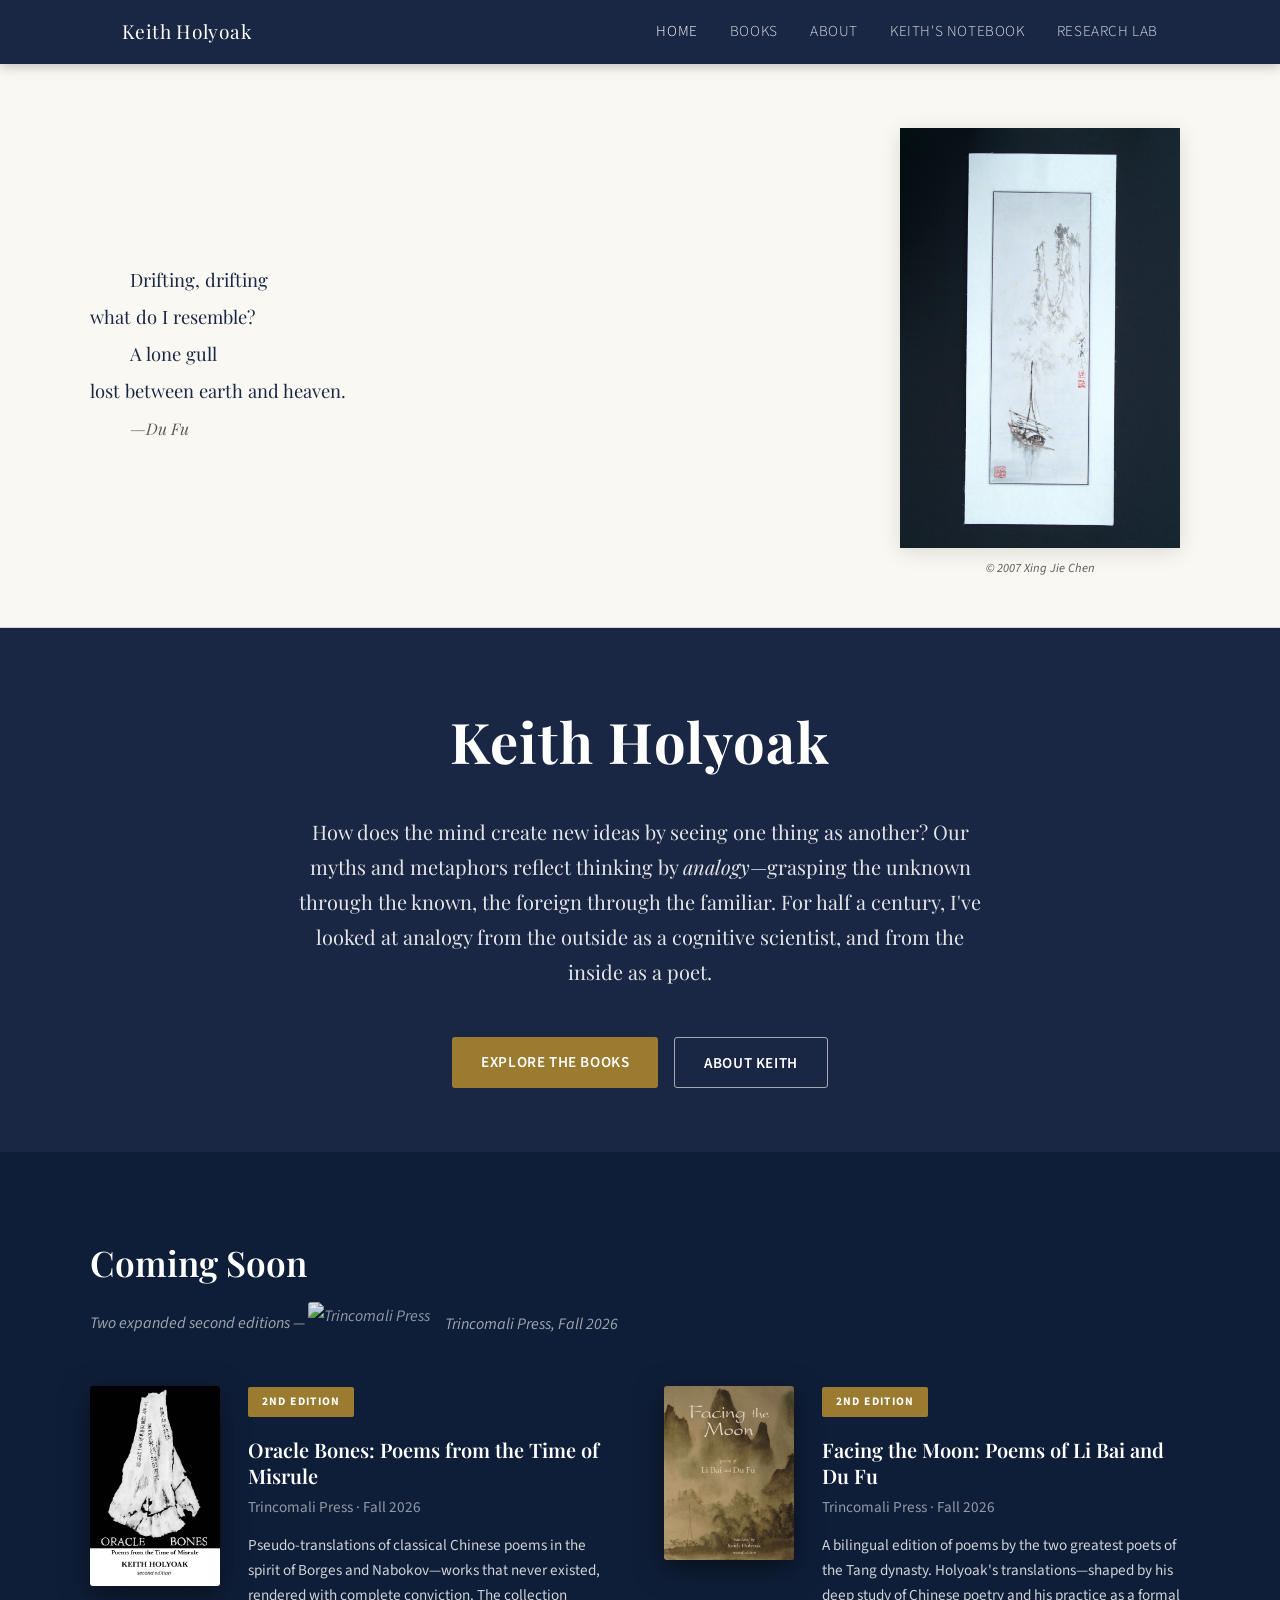
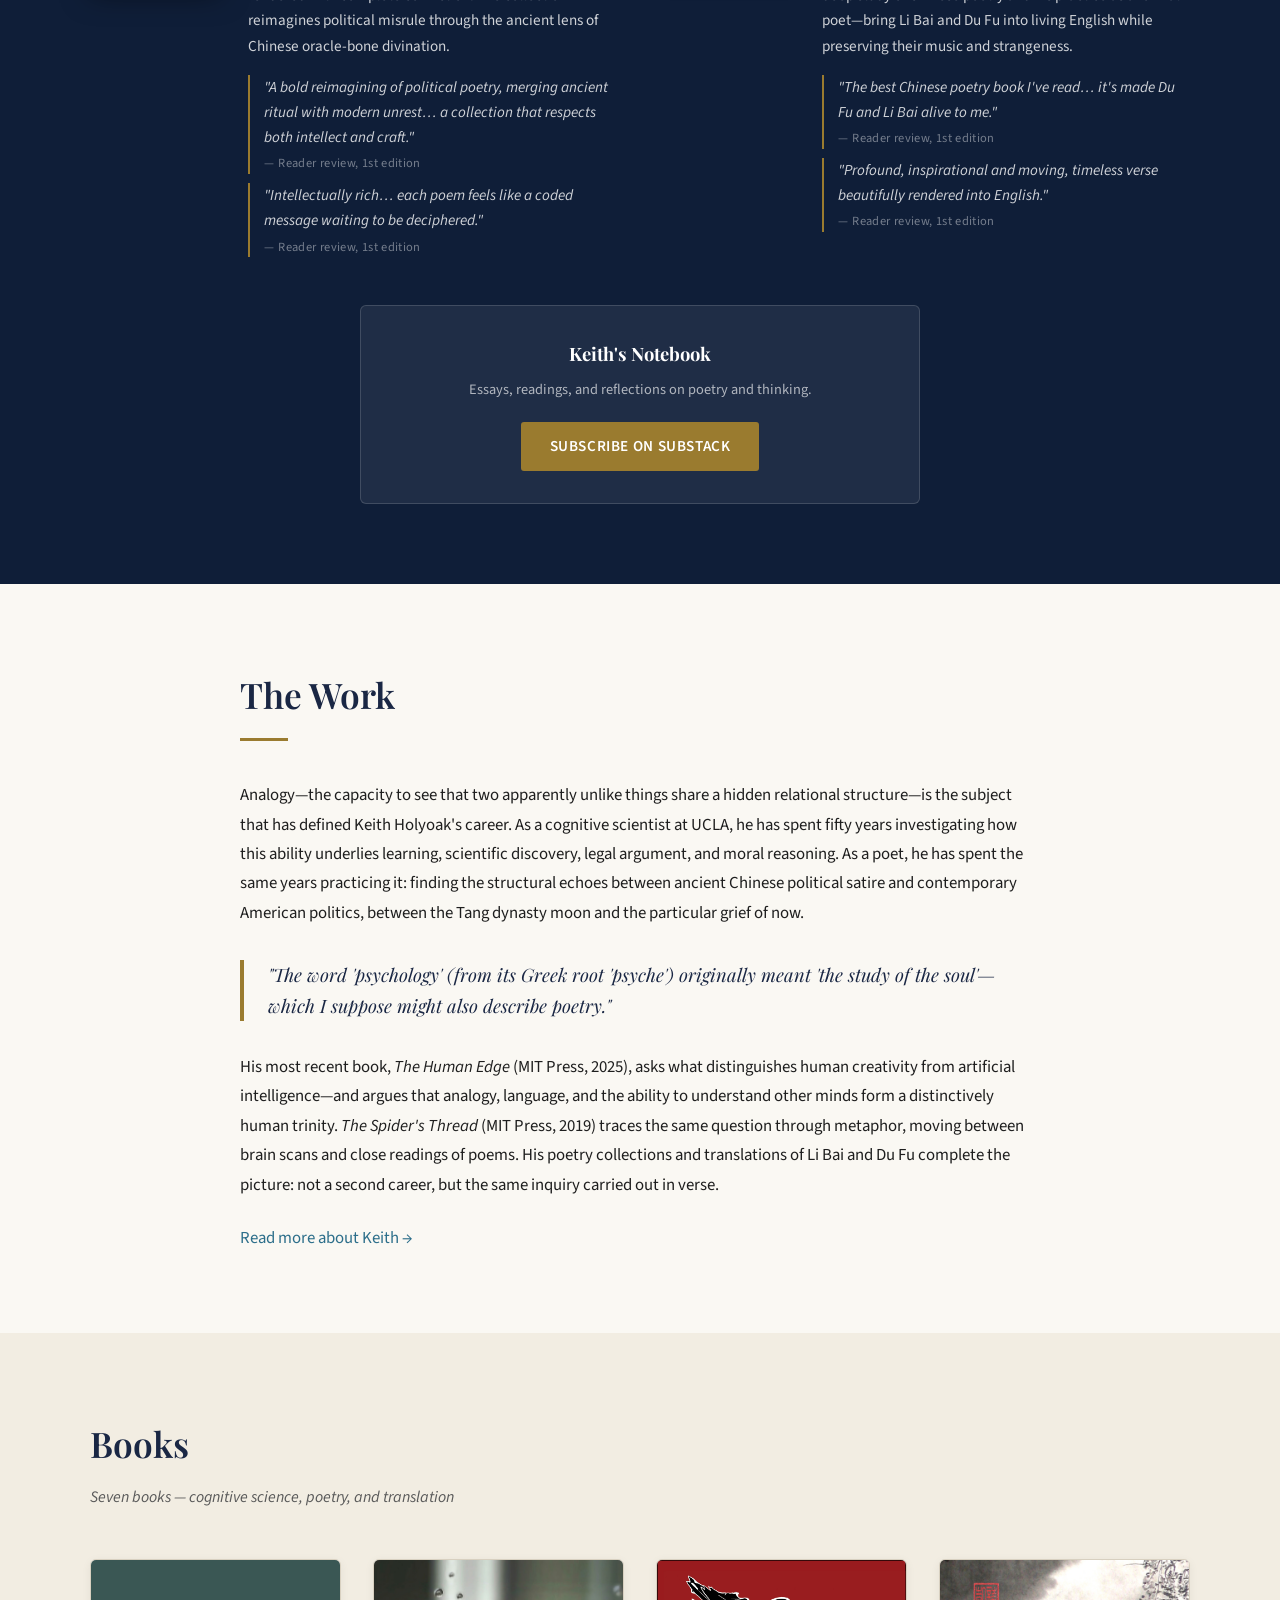
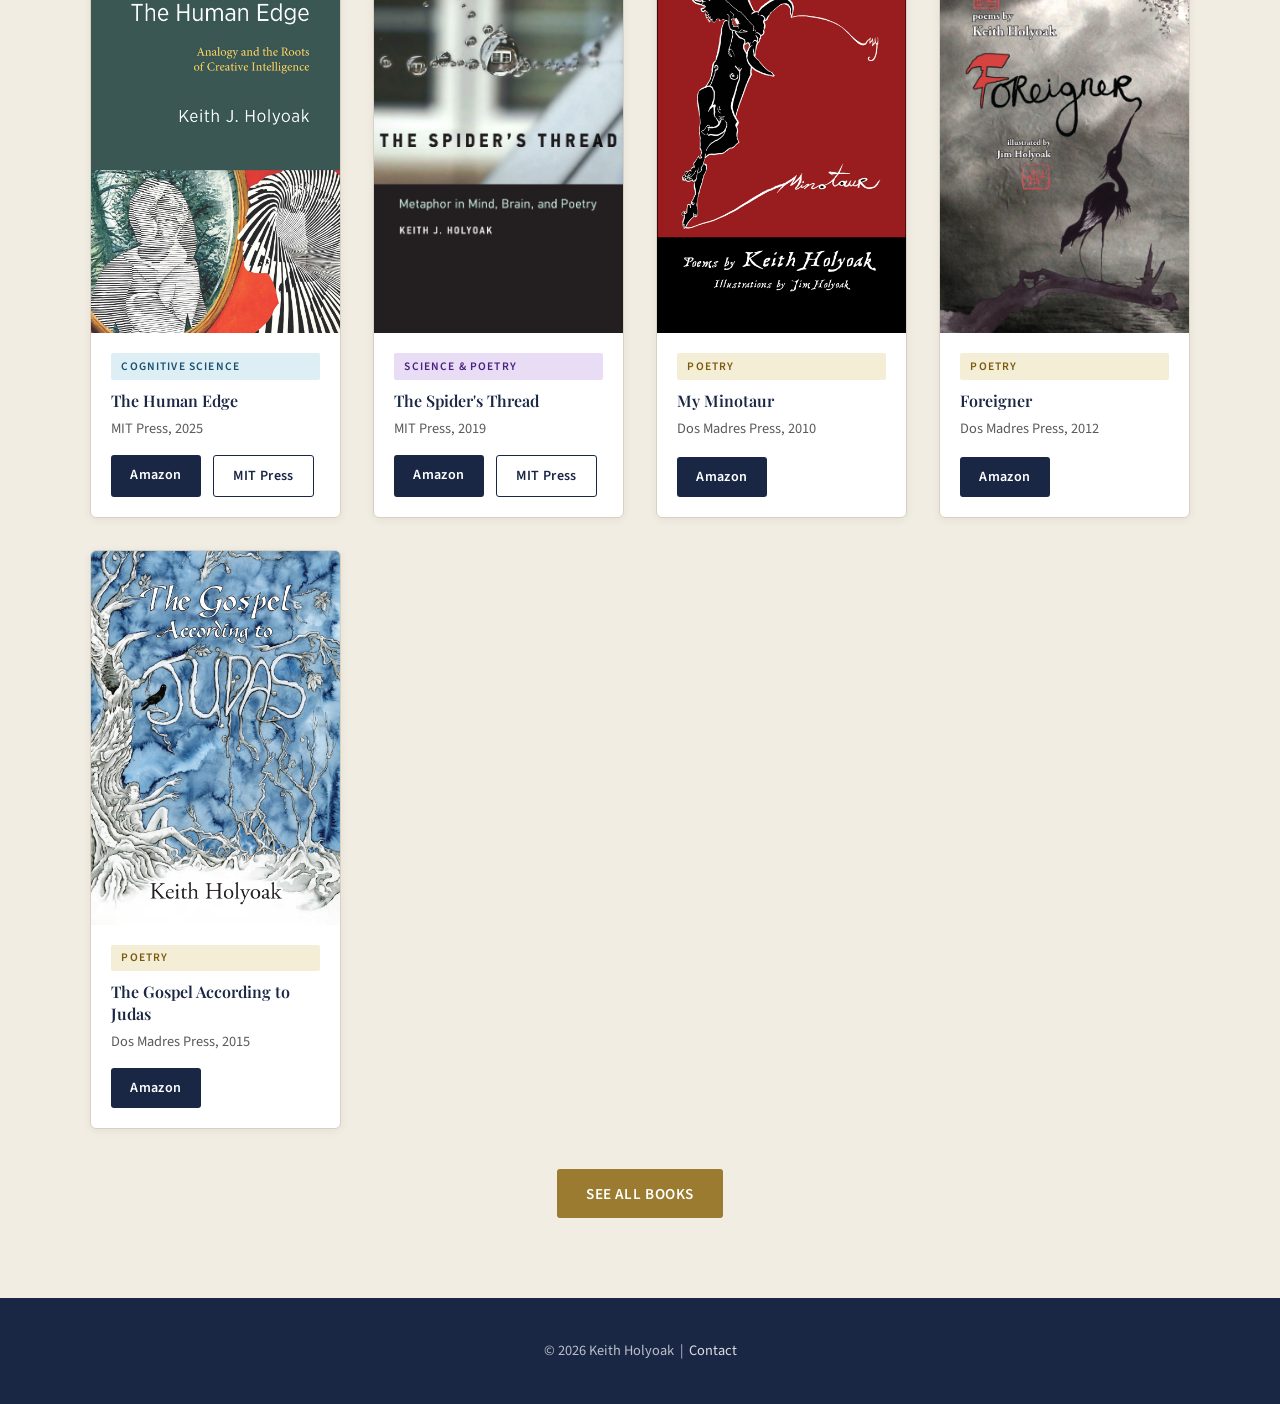
==== index.html @ 7f869042 "Initial commit: Keith Holyoak personal website" ====
<!DOCTYPE html>
<html lang="en">
<head>
  <meta charset="UTF-8" />
  <meta name="viewport" content="width=device-width, initial-scale=1.0" />
  <title>Keith Holyoak — Poet &amp; Cognitive Scientist</title>
  <meta name="description" content="Keith Holyoak is a Distinguished Professor of Psychology at UCLA and an award-winning poet. His work—in the laboratory and on the page—circles the same question: how the mind makes meaning through analogy and metaphor." />
  <link rel="stylesheet" href="css/style.css" />
</head>
<body>

<!-- ── Navigation ── -->
<nav>
  <div class="nav-inner">
    <a href="index.html" class="nav-brand">Keith Holyoak</a>
    <button class="nav-toggle" aria-label="Toggle menu" onclick="this.nextElementSibling.classList.toggle('open')">
      <span></span><span></span><span></span>
    </button>
    <ul class="nav-links">
      <li><a href="index.html" class="active">Home</a></li>
      <li><a href="books.html">Books</a></li>
      <li><a href="about.html">About</a></li>
      <li><a href="https://keithholyoak.substack.com" target="_blank" rel="noopener">Keith's Notebook</a></li>
      <li><a href="https://reasoninglab.psych.ucla.edu/keith-holyoak/" target="_blank" rel="noopener">Research Lab</a></li>
    </ul>
  </div>
</nav>

<!-- ── Poem + Boat Image ── -->
<section class="poem-hero">
  <div class="poem-hero-inner">
    <div class="poem-block">
      <span class="verse-indent">Drifting, drifting</span>
      <span class="verse">what do I resemble?</span>
      <span class="verse-indent">A lone gull</span>
      <span class="verse">lost between earth and heaven.</span>
      <span class="poem-attribution">—Du Fu</span>
    </div>
    <figure class="boat-figure">
      <img src="img/Boat_XingJieChen.jpg" alt="Lone boat on misty water, painting by Xing Jie Chen" />
      <figcaption class="boat-credit">&copy; 2007 Xing Jie Chen</figcaption>
    </figure>
  </div>
</section>

<!-- ── Identity ── -->
<section class="identity-section">
  <h1>Keith Holyoak</h1>
  <p class="identity-statement">
    How does the mind create new ideas by seeing one thing as another?
    Our myths and metaphors reflect thinking by <em>analogy</em>—grasping the unknown
    through the known, the foreign through the familiar. For half a century,
    I've looked at analogy from the outside as a cognitive scientist,
    and from the inside as a poet.
  </p>
  <div class="hero-cta">
    <a href="books.html" class="btn btn-primary">Explore the Books</a>
    <a href="about.html" class="btn btn-secondary">About Keith</a>
  </div>
</section>


<!-- ── Coming Soon ── -->
<section class="coming-soon">
  <div class="section-inner">
    <h2 class="section-title">Coming Soon</h2>
    <p class="section-subtitle" style="color:rgba(255,255,255,.6); margin-bottom:2.5rem;">
      Two expanded second editions —
      <span style="display:inline-flex; align-items:center; gap:.45rem; vertical-align:middle;">
        <img src="img/Trincomali_Logo.jpeg" alt="Trincomali Press" class="trincomali-logo" />
        Trincomali Press, Fall 2026
      </span>
    </p>

    <div class="coming-soon-grid">

      <div class="coming-soon-book">
        <img src="img/Oracle_Bones.cover.jpg" alt="Oracle Bones cover" />
        <div>
          <span class="coming-soon-badge">2nd Edition</span>
          <h3>Oracle Bones: Poems from the Time of Misrule</h3>
          <p class="book-meta">Trincomali Press · Fall 2026</p>
          <p>
            Pseudo-translations of classical Chinese poems in the spirit of Borges
            and Nabokov—works that never existed, rendered with complete conviction.
            The collection reimagines political misrule through the ancient lens of Chinese oracle-bone divination.
          </p>
          <div class="book-reviews">
            <p class="book-review">"A bold reimagining of political poetry, merging ancient ritual with modern unrest… a collection that respects both intellect and craft." <cite>— Reader review, 1st edition</cite></p>
            <p class="book-review">"Intellectually rich… each poem feels like a coded message waiting to be deciphered." <cite>— Reader review, 1st edition</cite></p>
          </div>
        </div>
      </div>

      <div class="coming-soon-book">
        <img src="img/Facing_the_Moon.cover.png" alt="Facing the Moon cover" />
        <div>
          <span class="coming-soon-badge">2nd Edition</span>
          <h3>Facing the Moon: Poems of Li Bai and Du Fu</h3>
          <p class="book-meta">Trincomali Press · Fall 2026</p>
          <p>
            A bilingual edition of poems by the two greatest poets of the Tang dynasty.
            Holyoak's translations—shaped by his deep study of Chinese poetry and his
            practice as a formal poet—bring Li Bai and Du Fu into living English
            while preserving their music and strangeness.
          </p>
          <div class="book-reviews">
            <p class="book-review">"The best Chinese poetry book I've read… it's made Du Fu and Li Bai alive to me." <cite>— Reader review, 1st edition</cite></p>
            <p class="book-review">"Profound, inspirational and moving, timeless verse beautifully rendered into English." <cite>— Reader review, 1st edition</cite></p>
          </div>
        </div>
      </div>

    </div>

    <div class="notify-form">
      <h3>Keith's Notebook</h3>
      <p>Essays, readings, and reflections on poetry and thinking.</p>
      <a href="https://keithholyoak.substack.com" target="_blank" rel="noopener" class="btn btn-primary">Subscribe on Substack</a>
    </div>

  </div>
</section>


<!-- ── The Work ── -->
<section class="section">
  <div class="section-inner" style="max-width:800px;">
    <h2 class="section-title">The Work</h2>
    <hr class="section-divider" />

    <p>
      Analogy—the capacity to see that two apparently unlike things share a hidden
      relational structure—is the subject that has defined Keith Holyoak's career.
      As a cognitive scientist at UCLA, he has spent fifty years investigating how
      this ability underlies learning, scientific discovery, legal argument, and
      moral reasoning. As a poet, he has spent the same years practicing it: finding
      the structural echoes between ancient Chinese political satire and contemporary
      American politics, between the Tang dynasty moon and the particular grief of now.
    </p>

    <blockquote class="pull-quote">
      "The word 'psychology' (from its Greek root 'psyche') originally meant
      'the study of the soul'—which I suppose might also describe poetry."
    </blockquote>

    <p>
      His most recent book, <em>The Human Edge</em> (MIT Press, 2025), asks what
      distinguishes human creativity from artificial intelligence—and argues that
      analogy, language, and the ability to understand other minds form a distinctively
      human trinity. <em>The Spider's Thread</em> (MIT Press, 2019) traces the same
      question through metaphor, moving between brain scans and close readings of poems.
      His poetry collections and translations of Li Bai and Du Fu complete the picture:
      not a second career, but the same inquiry carried out in verse.
    </p>

    <p style="margin-top:1.5rem;">
      <a href="about.html">Read more about Keith &rarr;</a>
    </p>
  </div>
</section>


<!-- ── Books ── -->
<section class="section section-alt">
  <div class="section-inner">
    <h2 class="section-title">Books</h2>
    <p class="section-subtitle">Seven books — cognitive science, poetry, and translation</p>

    <div class="books-grid">

      <div class="book-card">
        <img class="book-cover-img" src="img/Human_Edge.cover.jpg" alt="The Human Edge cover" />
        <div class="book-card-body">
          <span class="category-label label-science">Cognitive Science</span>
          <h4>The Human Edge</h4>
          <p class="book-meta">MIT Press, 2025</p>
          <div class="buy-links">
            <a class="buy-link" href="https://www.amazon.com/Human-Edge-Analogy-Creative-Intelligence/dp/0262550903" target="_blank" rel="noopener">Amazon</a>
            <a class="buy-link secondary" href="https://mitpress.mit.edu/9780262550901/the-human-edge/" target="_blank" rel="noopener">MIT Press</a>
          </div>
        </div>
      </div>

      <div class="book-card">
        <img class="book-cover-img" src="img/SpidersThread.cover.jpg" alt="The Spider's Thread cover" />
        <div class="book-card-body">
          <span class="category-label label-bridge">Science &amp; Poetry</span>
          <h4>The Spider's Thread</h4>
          <p class="book-meta">MIT Press, 2019</p>
          <div class="buy-links">
            <a class="buy-link" href="https://www.amazon.com/Spiders-Thread-Metaphor-Mind-Poetry/dp/0262039761" target="_blank" rel="noopener">Amazon</a>
            <a class="buy-link secondary" href="https://mitpress.mit.edu/9780262039765/" target="_blank" rel="noopener">MIT Press</a>
          </div>
        </div>
      </div>

      <div class="book-card">
        <img class="book-cover-img" src="img/My_Minotaur.cover.jpg" alt="My Minotaur cover" />
        <div class="book-card-body">
          <span class="category-label label-poetry">Poetry</span>
          <h4>My Minotaur</h4>
          <p class="book-meta">Dos Madres Press, 2010</p>
          <div class="buy-links">
            <a class="buy-link" href="https://www.amazon.com/s?k=My+Minotaur+Holyoak" target="_blank" rel="noopener">Amazon</a>
          </div>
        </div>
      </div>

      <div class="book-card">
        <img class="book-cover-img" src="img/Foreigner.cover.jpg" alt="Foreigner cover" />
        <div class="book-card-body">
          <span class="category-label label-poetry">Poetry</span>
          <h4>Foreigner</h4>
          <p class="book-meta">Dos Madres Press, 2012</p>
          <div class="buy-links">
            <a class="buy-link" href="https://www.amazon.com/s?k=Foreigner+Holyoak+Dos+Madres" target="_blank" rel="noopener">Amazon</a>
          </div>
        </div>
      </div>

      <div class="book-card">
        <img class="book-cover-img" src="img/Judas_frontcover.jpg" alt="The Gospel According to Judas cover" />
        <div class="book-card-body">
          <span class="category-label label-poetry">Poetry</span>
          <h4>The Gospel According to Judas</h4>
          <p class="book-meta">Dos Madres Press, 2015</p>
          <div class="buy-links">
            <a class="buy-link" href="https://www.amazon.com/Gospel-According-Judas-Keith-Holyoak/dp/193992930X" target="_blank" rel="noopener">Amazon</a>
          </div>
        </div>
      </div>

    </div>

    <p style="margin-top:2.5rem; text-align:center;">
      <a href="books.html" class="btn btn-primary">See All Books</a>
    </p>
  </div>
</section>


<!-- ── Footer ── -->
<footer>
  <p>
    &copy; 2026 Keith Holyoak &nbsp;|&nbsp;
    <a href="mailto:kholyoak@g.ucla.edu">Contact</a>
  </p>
</footer>

</body>
</html>
---- css/style.css ----
@import url('https://fonts.googleapis.com/css2?family=Playfair+Display:ital,wght@0,400;0,600;0,700;1,400;1,600&family=Source+Sans+3:ital,wght@0,300;0,400;0,600;1,300;1,400&display=swap');

/* ── Reset & base ── */
*, *::before, *::after { box-sizing: border-box; margin: 0; padding: 0; }

:root {
  --navy:   #1a2744;
  --teal:   #2c6e8a;
  --gold:   #9a7b2f;
  --cream:  #faf8f3;
  --warm:   #f2ede2;
  --text:   #1e1e1e;
  --muted:  #5a5a5a;
  --border: #d8d0c0;
  --max:    1100px;
  --serif:  'Playfair Display', Georgia, serif;
  --sans:   'Source Sans 3', system-ui, sans-serif;
}

html { scroll-behavior: smooth; }

body {
  font-family: var(--sans);
  font-size: 1.05rem;
  line-height: 1.75;
  color: var(--text);
  background: var(--cream);
}

a { color: var(--teal); text-decoration: none; }
a:hover { text-decoration: underline; }

img { max-width: 100%; display: block; }

/* ── Navigation ── */
nav {
  background: var(--navy);
  position: sticky;
  top: 0;
  z-index: 100;
  box-shadow: 0 2px 12px rgba(0,0,0,.25);
}

.nav-inner {
  max-width: var(--max);
  margin: 0 auto;
  padding: 0 2rem;
  display: flex;
  align-items: center;
  justify-content: space-between;
  min-height: 64px;
}

.nav-brand {
  font-family: var(--serif);
  font-size: 1.2rem;
  color: #fff;
  letter-spacing: .02em;
  white-space: nowrap;
}

.nav-links {
  display: flex;
  gap: 2rem;
  list-style: none;
}

.nav-links a {
  color: rgba(255,255,255,.85);
  font-size: .95rem;
  font-weight: 300;
  letter-spacing: .04em;
  text-transform: uppercase;
  transition: color .2s;
}

.nav-links a:hover,
.nav-links a.active { color: #fff; text-decoration: none; }

/* hamburger */
.nav-toggle {
  display: none;
  flex-direction: column;
  gap: 5px;
  background: none;
  border: none;
  cursor: pointer;
  padding: 4px;
}
.nav-toggle span {
  display: block;
  width: 26px;
  height: 2px;
  background: #fff;
  border-radius: 2px;
  transition: .3s;
}

/* ── Hero ── */
.hero {
  background: linear-gradient(160deg, var(--navy) 0%, #243d6e 60%, #1e4a60 100%);
  color: #fff;
  padding: 6rem 2rem 5rem;
  text-align: center;
}

.hero h1 {
  font-family: var(--serif);
  font-size: clamp(2.4rem, 6vw, 4rem);
  font-weight: 700;
  letter-spacing: .01em;
  line-height: 1.15;
  margin-bottom: 1rem;
}

.hero-tagline {
  font-family: var(--serif);
  font-style: italic;
  font-size: clamp(1rem, 2.5vw, 1.35rem);
  color: rgba(255,255,255,.82);
  max-width: 640px;
  margin: 0 auto 2.5rem;
  line-height: 1.6;
}

.hero-cta {
  display: inline-flex;
  gap: 1rem;
  flex-wrap: wrap;
  justify-content: center;
}

.btn {
  display: inline-block;
  padding: .7rem 1.8rem;
  border-radius: 3px;
  font-family: var(--sans);
  font-size: .95rem;
  font-weight: 600;
  letter-spacing: .04em;
  text-transform: uppercase;
  cursor: pointer;
  transition: opacity .2s, transform .15s;
}
.btn:hover { opacity: .88; transform: translateY(-1px); text-decoration: none; }

.btn-primary   { background: var(--gold);  color: #fff; }
.btn-secondary { background: transparent; color: #fff; border: 1.5px solid rgba(255,255,255,.6); }

/* ── Section wrappers ── */
.section { padding: 5rem 2rem; }
.section-inner { max-width: var(--max); margin: 0 auto; }

.section-alt { background: var(--warm); }

.section-title {
  font-family: var(--serif);
  font-size: clamp(1.6rem, 3.5vw, 2.2rem);
  font-weight: 600;
  margin-bottom: .5rem;
  color: var(--navy);
}

.section-subtitle {
  font-size: 1rem;
  color: var(--muted);
  margin-bottom: 3rem;
  font-style: italic;
}

.section-divider {
  width: 48px;
  height: 3px;
  background: var(--gold);
  margin: .8rem 0 2.5rem;
  border: none;
}

/* ── Featured book (home) ── */
.featured-book {
  display: grid;
  grid-template-columns: 220px 1fr;
  gap: 3rem;
  align-items: start;
  background: #fff;
  border: 1px solid var(--border);
  border-radius: 6px;
  padding: 2.5rem;
  box-shadow: 0 4px 20px rgba(0,0,0,.07);
  margin-bottom: 3rem;
}

.featured-book .book-cover {
  border-radius: 4px;
  box-shadow: 0 6px 20px rgba(0,0,0,.18);
}

.featured-badge {
  display: inline-block;
  background: var(--gold);
  color: #fff;
  font-size: .75rem;
  font-weight: 600;
  letter-spacing: .1em;
  text-transform: uppercase;
  padding: .25rem .75rem;
  border-radius: 2px;
  margin-bottom: 1rem;
}

.featured-book h3 {
  font-family: var(--serif);
  font-size: 1.55rem;
  font-weight: 600;
  color: var(--navy);
  line-height: 1.3;
  margin-bottom: .4rem;
}

.book-meta {
  color: var(--muted);
  font-size: .9rem;
  margin-bottom: 1rem;
}

.featured-book p {
  color: #3a3a3a;
  margin-bottom: 1.5rem;
  font-size: 1.02rem;
}

.buy-links {
  display: flex;
  flex-wrap: wrap;
  gap: .75rem;
}

.buy-link {
  display: inline-block;
  padding: .5rem 1.2rem;
  border-radius: 3px;
  font-size: .88rem;
  font-weight: 600;
  letter-spacing: .03em;
  background: var(--navy);
  color: #fff !important;
  transition: background .2s;
}
.buy-link:hover { background: var(--teal); text-decoration: none; }
.buy-link.secondary { background: transparent; border: 1.5px solid var(--navy); color: var(--navy) !important; }
.buy-link.secondary:hover { background: var(--navy); color: #fff !important; }

/* ── Book grid ── */
.books-grid {
  display: grid;
  grid-template-columns: repeat(auto-fill, minmax(200px, 1fr));
  gap: 2rem;
}

.book-card {
  background: #fff;
  border: 1px solid var(--border);
  border-radius: 6px;
  overflow: hidden;
  box-shadow: 0 2px 10px rgba(0,0,0,.06);
  transition: box-shadow .2s, transform .2s;
  display: flex;
  flex-direction: column;
}
.book-card:hover { box-shadow: 0 6px 22px rgba(0,0,0,.12); transform: translateY(-3px); }

.book-card-cover {
  width: 100%;
  aspect-ratio: 2/3;
  object-fit: cover;
  background: var(--warm);
}

.book-card-cover-placeholder {
  width: 100%;
  aspect-ratio: 2/3;
  display: flex;
  align-items: center;
  justify-content: center;
  font-family: var(--serif);
  font-style: italic;
  font-size: .85rem;
  color: var(--muted);
  text-align: center;
  padding: 1rem;
  line-height: 1.4;
}

.book-card-body { padding: 1.25rem; flex: 1; display: flex; flex-direction: column; }

.book-card h4 {
  font-family: var(--serif);
  font-size: 1rem;
  font-weight: 600;
  color: var(--navy);
  line-height: 1.35;
  margin-bottom: .3rem;
}

.book-card .book-meta { margin-bottom: .85rem; }

.book-card .buy-links { margin-top: auto; }

/* ── Two-column intro (home "about") ── */
.two-col {
  display: grid;
  grid-template-columns: 1fr 1fr;
  gap: 4rem;
  align-items: start;
}

.two-col p { margin-bottom: 1rem; color: #3a3a3a; }

.pull-quote {
  border-left: 4px solid var(--gold);
  padding-left: 1.5rem;
  margin: 2rem 0;
  font-family: var(--serif);
  font-style: italic;
  font-size: 1.15rem;
  line-height: 1.65;
  color: var(--navy);
}

/* ── Category labels ── */
.category-label {
  display: inline-block;
  font-size: .72rem;
  font-weight: 600;
  letter-spacing: .1em;
  text-transform: uppercase;
  padding: .2rem .65rem;
  border-radius: 2px;
  margin-bottom: .6rem;
}
.label-science { background: #ddeef5; color: #1a5070; }
.label-poetry  { background: #f5eed6; color: #7a5a10; }
.label-bridge  { background: #e8ddf5; color: #4a2080; }
.label-translation { background: #ddf5e8; color: #0f6640; }

/* ── Books page sections ── */
.books-section-title {
  font-family: var(--serif);
  font-size: 1.5rem;
  font-weight: 600;
  color: var(--navy);
  margin-bottom: .4rem;
  padding-top: 1rem;
}

.books-section-intro {
  color: var(--muted);
  font-style: italic;
  margin-bottom: 2rem;
  max-width: 600px;
}

.section-hr {
  border: none;
  border-top: 1px solid var(--border);
  margin: 3.5rem 0;
}

/* ── About page ── */
.about-grid {
  display: grid;
  grid-template-columns: 300px 1fr;
  gap: 4rem;
  align-items: start;
}

.about-photo {
  border-radius: 4px;
  box-shadow: 0 6px 24px rgba(0,0,0,.15);
  width: 100%;
}

.about-photo-placeholder {
  width: 100%;
  aspect-ratio: 3/4;
  background: var(--warm);
  border-radius: 4px;
  display: flex;
  align-items: center;
  justify-content: center;
  color: var(--muted);
  font-style: italic;
  font-size: .9rem;
}

.bio-text h3 {
  font-family: var(--serif);
  font-size: 1.2rem;
  color: var(--navy);
  margin: 2rem 0 .5rem;
}

.bio-text p { margin-bottom: 1rem; color: #3a3a3a; }

.honors-list {
  list-style: none;
  padding: 0;
}
.honors-list li {
  padding: .4rem 0 .4rem 1.4rem;
  position: relative;
  color: #3a3a3a;
  border-bottom: 1px solid var(--border);
}
.honors-list li::before {
  content: '◆';
  position: absolute;
  left: 0;
  color: var(--gold);
  font-size: .6rem;
  top: .7rem;
}

/* ── Footer ── */
footer {
  background: var(--navy);
  color: rgba(255,255,255,.7);
  text-align: center;
  padding: 2.5rem 2rem;
  font-size: .9rem;
}

footer a { color: rgba(255,255,255,.85); }
footer a:hover { color: #fff; }

/* ── Poem + Image hero ── */
.poem-hero {
  background: var(--cream);
  padding: 4rem 2rem 3rem;
  border-bottom: 1px solid var(--border);
}

.poem-hero-inner {
  max-width: var(--max);
  margin: 0 auto;
  display: grid;
  grid-template-columns: 1fr 300px;
  gap: 4rem;
  align-items: center;
}

.poem-block {
  font-family: var(--serif);
  font-size: 1.15rem;
  line-height: 2;
  color: var(--navy);
}

.poem-block .verse {
  display: block;
}

.poem-block .verse-indent {
  display: block;
  padding-left: 2.5rem;
}

.poem-block .poem-attribution {
  display: block;
  padding-left: 2.5rem;
  margin-top: .25rem;
  font-style: italic;
  color: var(--muted);
  font-size: 1rem;
}

.boat-figure {
  text-align: center;
}

.boat-figure img {
  max-height: 420px;
  width: auto;
  display: block;
  margin: 0 auto;
  box-shadow: 0 4px 20px rgba(0,0,0,.12);
}

.boat-credit {
  font-size: .78rem;
  color: var(--muted);
  margin-top: .6rem;
  font-style: italic;
}

/* ── Identity section ── */
.identity-section {
  background: var(--navy);
  color: #fff;
  padding: 4rem 2rem;
  text-align: center;
}

.identity-section h1 {
  font-family: var(--serif);
  font-size: clamp(2.2rem, 5vw, 3.5rem);
  font-weight: 700;
  letter-spacing: .02em;
  margin-bottom: 1.5rem;
}

.identity-statement {
  font-family: var(--serif);
  font-size: clamp(1rem, 2.2vw, 1.25rem);
  line-height: 1.75;
  color: rgba(255,255,255,.88);
  max-width: 700px;
  margin: 0 auto 2.5rem;
}

.identity-section .hero-cta {
  margin-top: .5rem;
}

/* ── Trincomali logo inline ── */
.trincomali-logo {
  height: 44px;
  width: auto;
  vertical-align: middle;
  margin-right: .5rem;
  border-radius: 3px;
  opacity: .9;
}

/* ── Coming Soon ── */
.coming-soon {
  background: #0f1e38;
  color: #fff;
  padding: 5rem 2rem;
}

.coming-soon .section-title { color: #fff; }
.coming-soon .section-subtitle { color: rgba(255,255,255,.65); }

.coming-soon-badge {
  display: inline-block;
  background: var(--gold);
  color: #fff;
  font-size: .72rem;
  font-weight: 700;
  letter-spacing: .12em;
  text-transform: uppercase;
  padding: .3rem .85rem;
  border-radius: 2px;
  margin-bottom: 1.25rem;
}

.coming-soon-grid {
  display: grid;
  grid-template-columns: 1fr 1fr;
  gap: 3rem;
  margin-bottom: 3rem;
}

.coming-soon-book {
  display: flex;
  gap: 1.75rem;
  align-items: flex-start;
}

.coming-soon-book img {
  width: 130px;
  flex-shrink: 0;
  border-radius: 3px;
  box-shadow: 0 8px 28px rgba(0,0,0,.5);
}

.coming-soon-book h3 {
  font-family: var(--serif);
  font-size: 1.25rem;
  font-weight: 600;
  line-height: 1.3;
  color: #fff;
  margin-bottom: .35rem;
}

.coming-soon-book .book-meta { color: rgba(255,255,255,.55); margin-bottom: .85rem; }

.coming-soon-book p { font-size: .95rem; color: rgba(255,255,255,.8); line-height: 1.65; }

.book-reviews {
  margin-top: 1rem;
  display: flex;
  flex-direction: column;
  gap: .6rem;
}

.book-review {
  font-size: .875rem;
  color: rgba(255,255,255,.72);
  font-style: italic;
  line-height: 1.55;
  padding-left: .9rem;
  border-left: 2px solid var(--gold);
}

.book-review-heading {
  font-size: .78rem;
  font-weight: 600;
  letter-spacing: .08em;
  text-transform: uppercase;
  color: rgba(255,255,255,.45);
  margin-bottom: .2rem;
}

.book-review cite {
  display: block;
  font-style: normal;
  font-size: .78rem;
  color: rgba(255,255,255,.42);
  margin-top: .2rem;
  letter-spacing: .03em;
}

.notify-form {
  background: rgba(255,255,255,.07);
  border: 1px solid rgba(255,255,255,.15);
  border-radius: 6px;
  padding: 2rem 2.5rem;
  max-width: 560px;
  margin: 0 auto;
  text-align: center;
}

.notify-form h3 {
  font-family: var(--serif);
  font-size: 1.15rem;
  color: #fff;
  margin-bottom: .4rem;
}

.notify-form p {
  color: rgba(255,255,255,.65);
  font-size: .9rem;
  margin-bottom: 1.25rem;
}

.notify-form-row {
  display: flex;
  gap: .75rem;
}

.notify-form input[type="email"] {
  flex: 1;
  padding: .65rem 1rem;
  border: 1px solid rgba(255,255,255,.25);
  border-radius: 3px;
  background: rgba(255,255,255,.1);
  color: #fff;
  font-size: .95rem;
  font-family: var(--sans);
  outline: none;
  transition: border-color .2s;
}
.notify-form input[type="email"]::placeholder { color: rgba(255,255,255,.4); }
.notify-form input[type="email"]:focus { border-color: var(--gold); }

.notify-form button {
  padding: .65rem 1.4rem;
  background: var(--gold);
  color: #fff;
  border: none;
  border-radius: 3px;
  font-size: .9rem;
  font-weight: 600;
  letter-spacing: .04em;
  cursor: pointer;
  white-space: nowrap;
  transition: opacity .2s;
}
.notify-form button:hover { opacity: .85; }

/* ── About photo ── */
.about-photo {
  width: 100%;
  border-radius: 4px;
  box-shadow: 0 6px 24px rgba(0,0,0,.18);
  display: block;
}

/* ── Book cover images ── */
.book-cover-img {
  width: 100%;
  aspect-ratio: 2/3;
  object-fit: cover;
  display: block;
}

/* ── Responsive ── */
@media (max-width: 768px) {
  .nav-links { display: none; flex-direction: column; gap: 0; }
  .nav-links.open { display: flex; position: absolute; top: 64px; left: 0; right: 0; background: var(--navy); padding: 1rem 2rem 1.5rem; }
  .nav-links.open li { border-top: 1px solid rgba(255,255,255,.1); padding: .75rem 0; }
  .nav-toggle { display: flex; }

  .featured-book { grid-template-columns: 1fr; }
  .featured-book .book-cover { max-width: 180px; margin: 0 auto; }
  .poem-hero-inner { grid-template-columns: 1fr; gap: 2rem; }
  .boat-figure img { max-height: 320px; }
  .coming-soon-grid { grid-template-columns: 1fr; gap: 2rem; }
  .coming-soon-book { gap: 1.25rem; }
  .coming-soon-book img { width: 100px; }
  .notify-form { padding: 1.5rem; }
  .notify-form-row { flex-direction: column; }

  .two-col { grid-template-columns: 1fr; gap: 2rem; }
  .about-grid { grid-template-columns: 1fr; }
  .about-photo-placeholder { aspect-ratio: 1/1; max-width: 280px; }
}

@media (max-width: 480px) {
  .hero { padding: 4rem 1.5rem 3.5rem; }
  .section { padding: 3.5rem 1.5rem; }
}
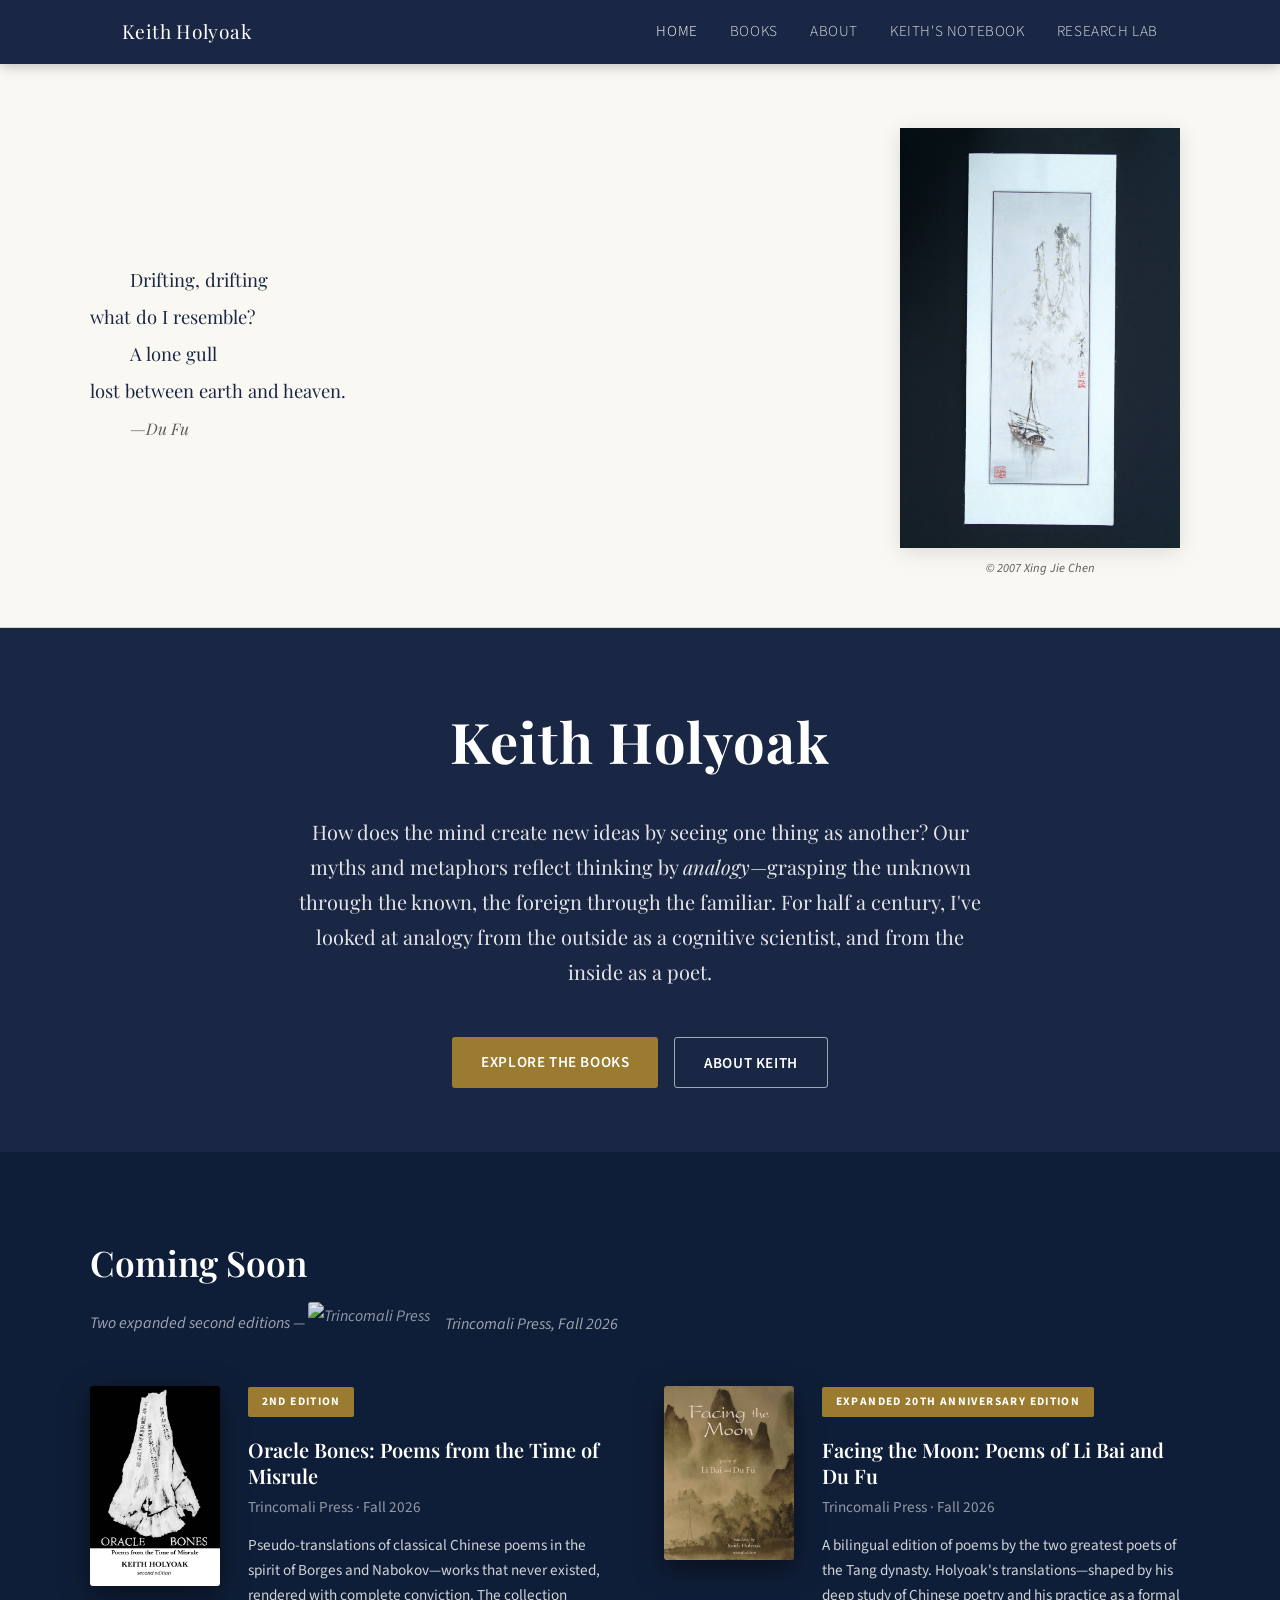
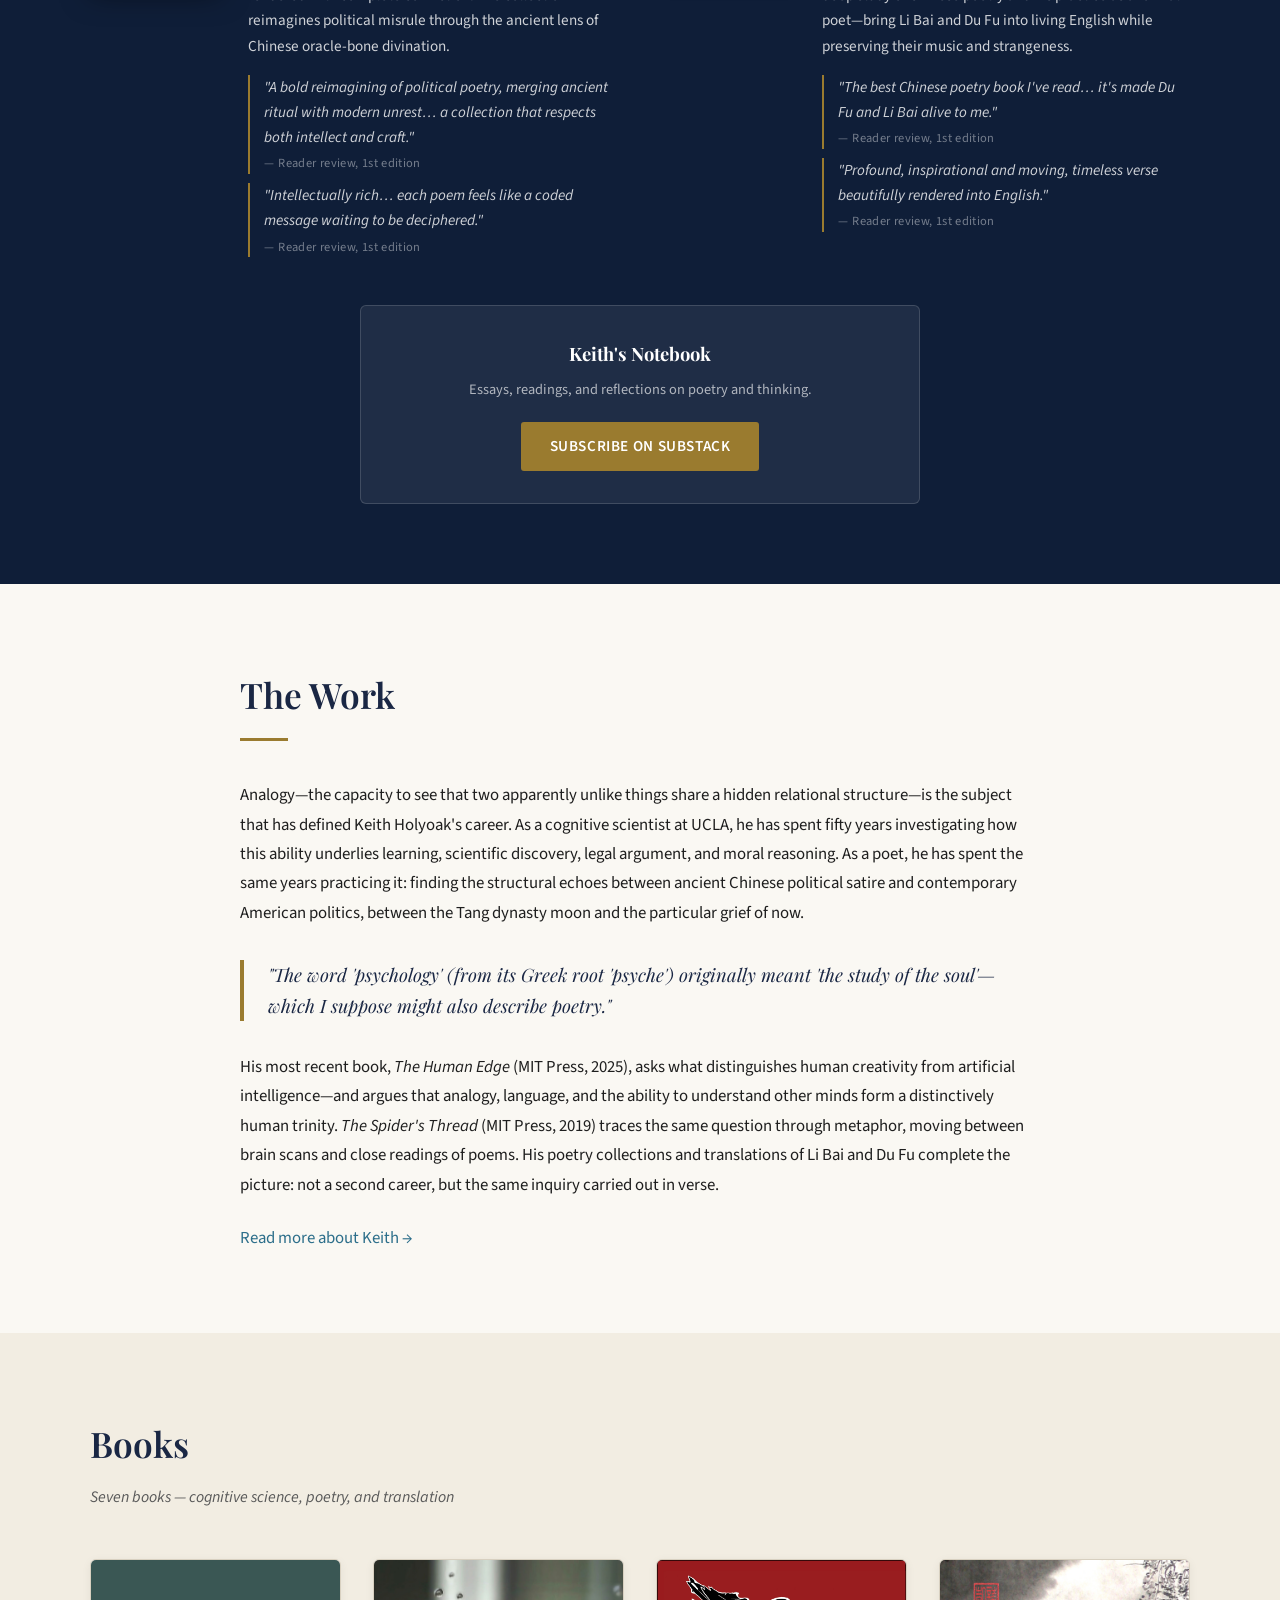
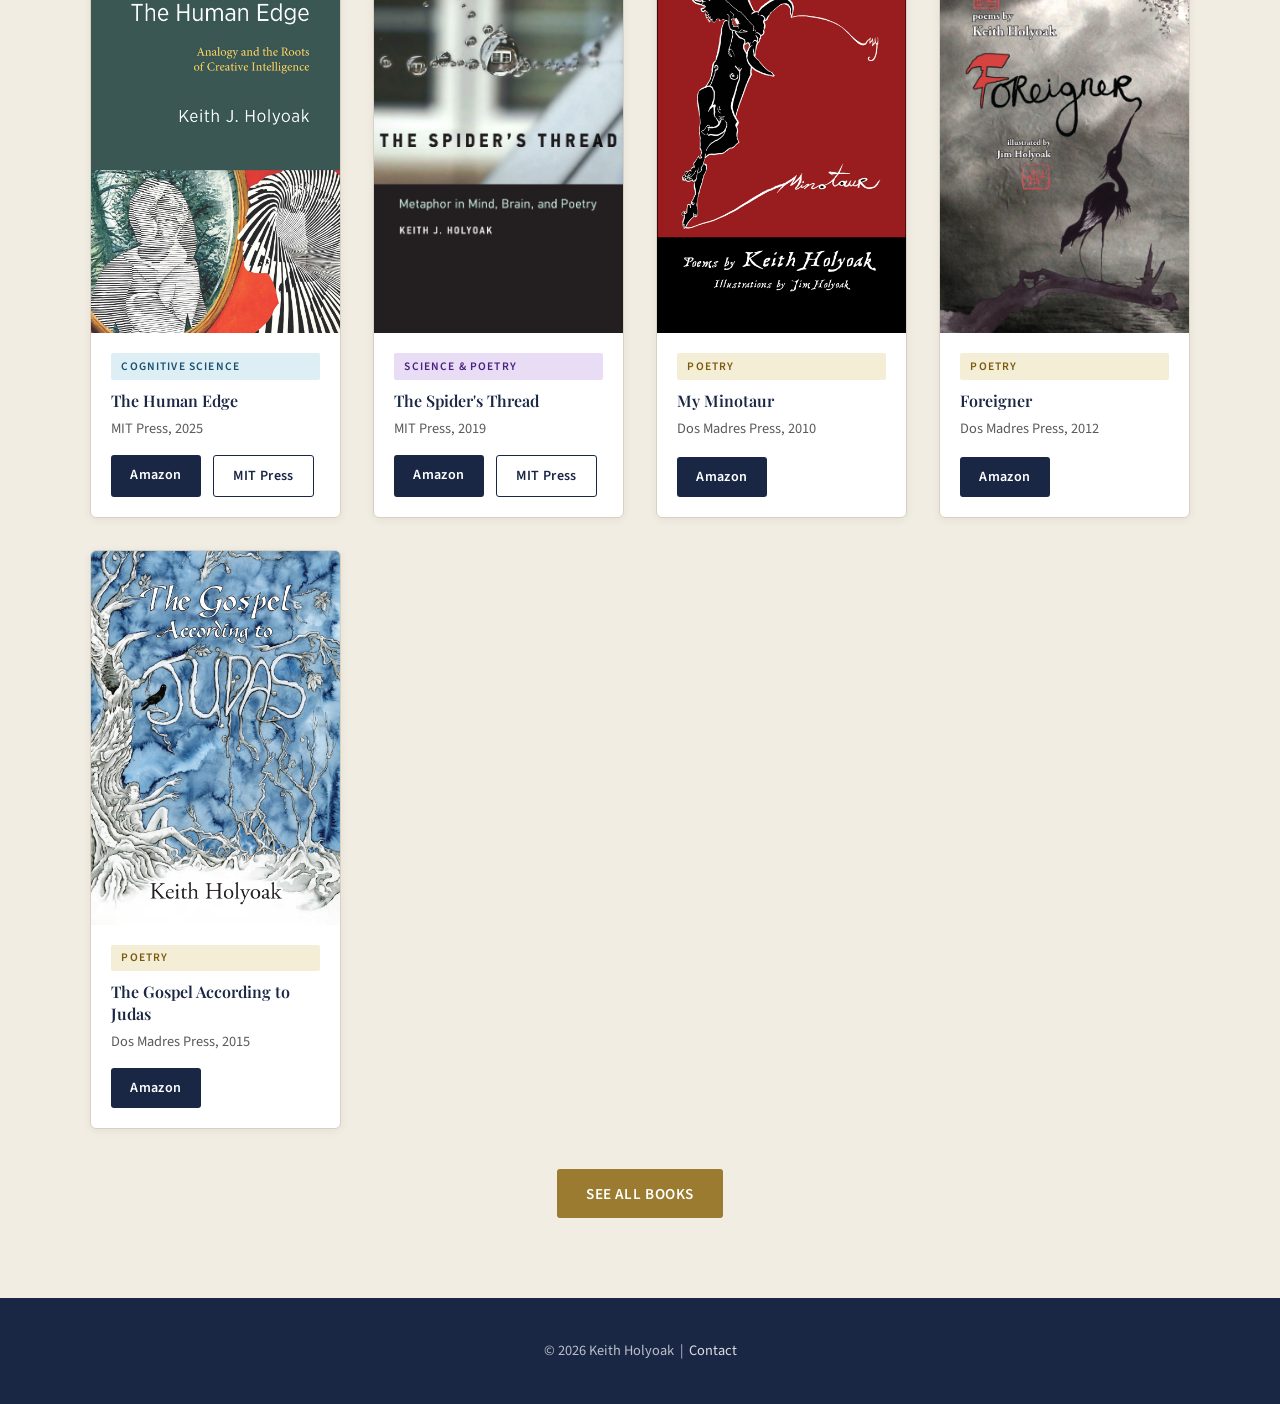
==== commit 900d8122: "Update Facing the Moon badge to 'Expanded 20th Anniversary Edition'" ====
--- a/index.html
+++ b/index.html
@@ -3,8 +3,40 @@
 <head>
   <meta charset="UTF-8" />
   <meta name="viewport" content="width=device-width, initial-scale=1.0" />
-  <title>Keith Holyoak — Poet &amp; Cognitive Scientist</title>
-  <meta name="description" content="Keith Holyoak is a Distinguished Professor of Psychology at UCLA and an award-winning poet. His work—in the laboratory and on the page—circles the same question: how the mind makes meaning through analogy and metaphor." />
+  <title>Keith Holyoak — Poet &amp; Cognitive Scientist | UCLA</title>
+  <meta name="description" content="Keith Holyoak is a Distinguished Professor of Psychology at UCLA, poet, and translator of classical Chinese poetry. Author of The Human Edge (MIT Press, 2025) on analogy, cognition, and what makes human minds irreplaceable." />
+
+  <!-- Open Graph -->
+  <meta property="og:type" content="website" />
+  <meta property="og:url" content="https://keithholyoak.com/" />
+  <meta property="og:title" content="Keith Holyoak — Poet &amp; Cognitive Scientist" />
+  <meta property="og:description" content="Distinguished Professor of Psychology at UCLA. Author of The Human Edge (MIT Press, 2025). Award-winning poet and translator of classical Chinese poetry." />
+  <meta property="og:site_name" content="Keith Holyoak" />
+
+  <!-- Canonical -->
+  <link rel="canonical" href="https://keithholyoak.com/" />
+
+  <!-- Structured Data -->
+  <script type="application/ld+json">
+  {
+    "@context": "https://schema.org",
+    "@type": "Person",
+    "name": "Keith Holyoak",
+    "url": "https://keithholyoak.com",
+    "jobTitle": "Distinguished Professor of Psychology",
+    "affiliation": {
+      "@type": "CollegeOrUniversity",
+      "name": "University of California, Los Angeles",
+      "alternateName": "UCLA"
+    },
+    "description": "Cognitive psychologist, poet, and translator specializing in analogy, reasoning, and the science of how the mind makes meaning.",
+    "knowsAbout": ["cognitive psychology", "analogy", "reasoning", "metaphor", "Chinese poetry", "translation"],
+    "sameAs": [
+      "https://reasoninglab.psych.ucla.edu/keith-holyoak/"
+    ]
+  }
+  </script>
+
   <link rel="stylesheet" href="css/style.css" />
 </head>
 <body>
@@ -95,7 +127,7 @@
       <div class="coming-soon-book">
         <img src="img/Facing_the_Moon.cover.png" alt="Facing the Moon cover" />
         <div>
-          <span class="coming-soon-badge">2nd Edition</span>
+          <span class="coming-soon-badge">Expanded 20th Anniversary Edition</span>
           <h3>Facing the Moon: Poems of Li Bai and Du Fu</h3>
           <p class="book-meta">Trincomali Press · Fall 2026</p>
           <p>
